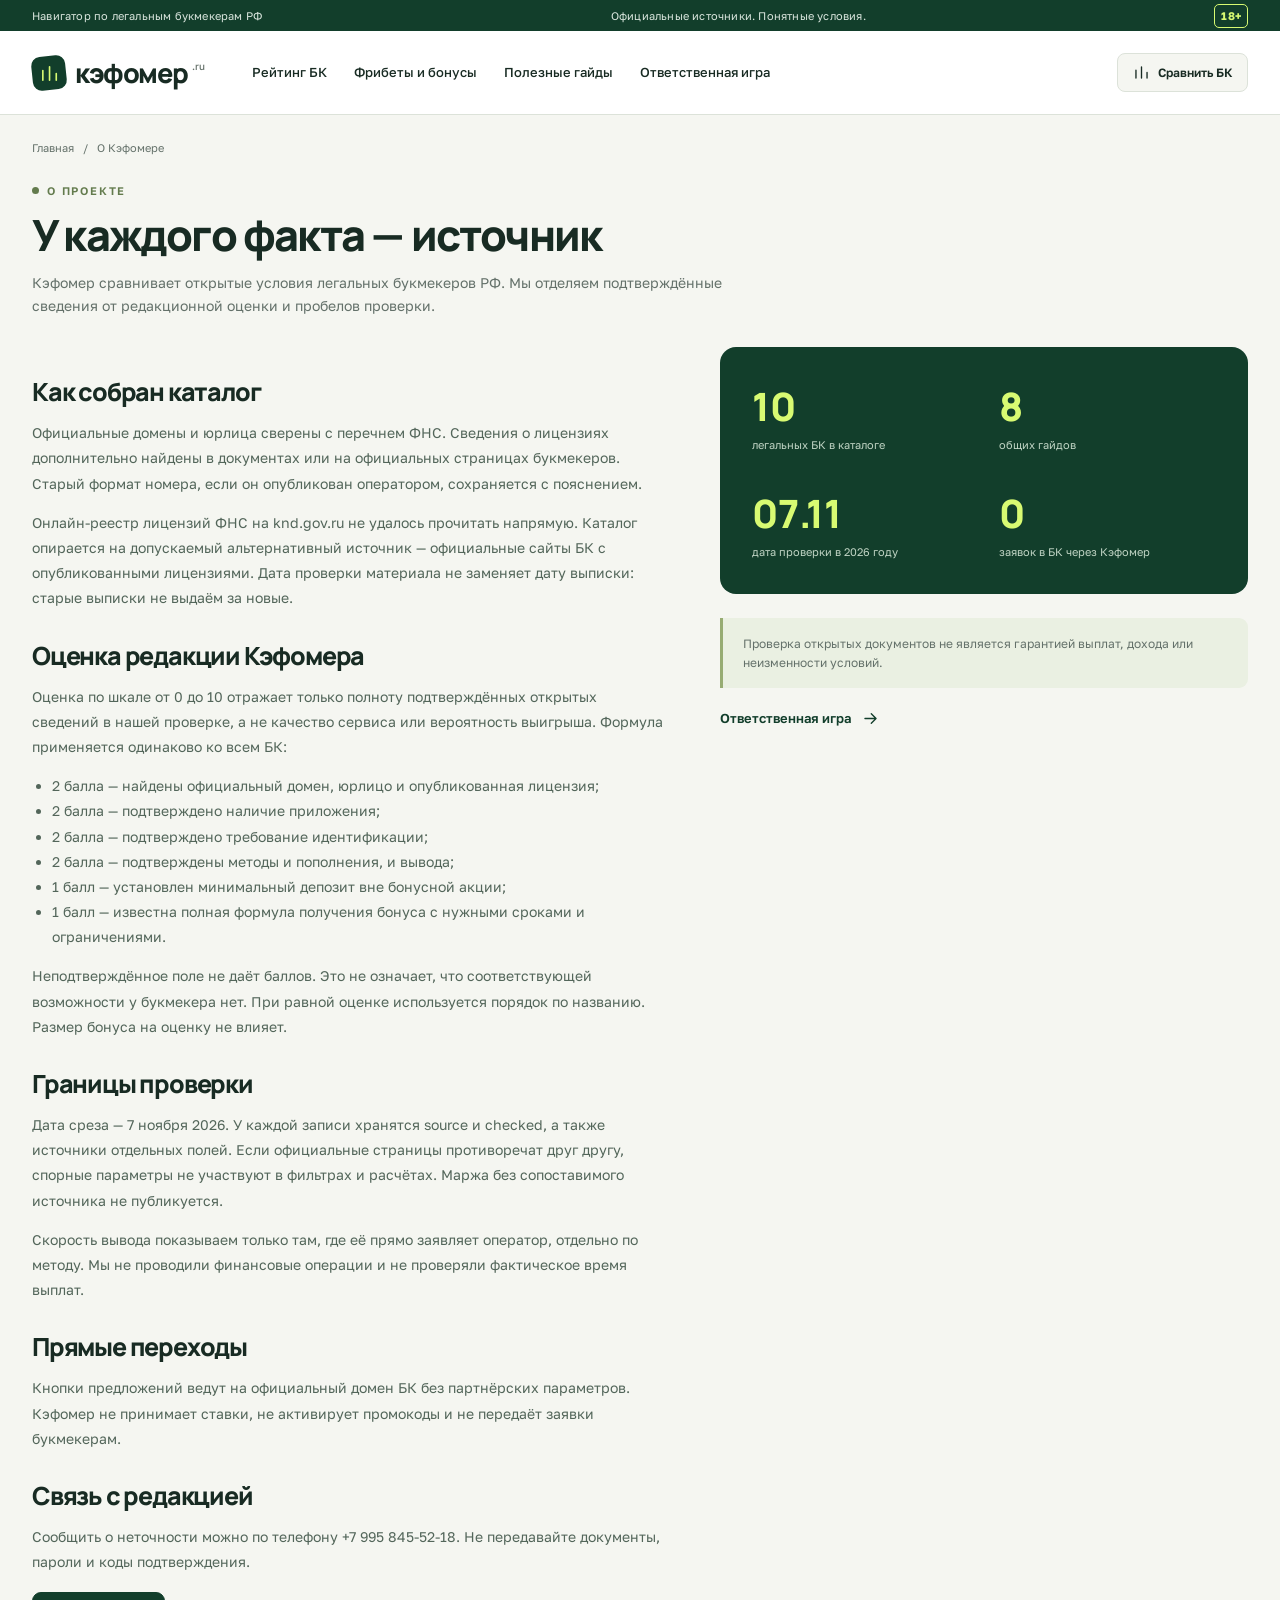
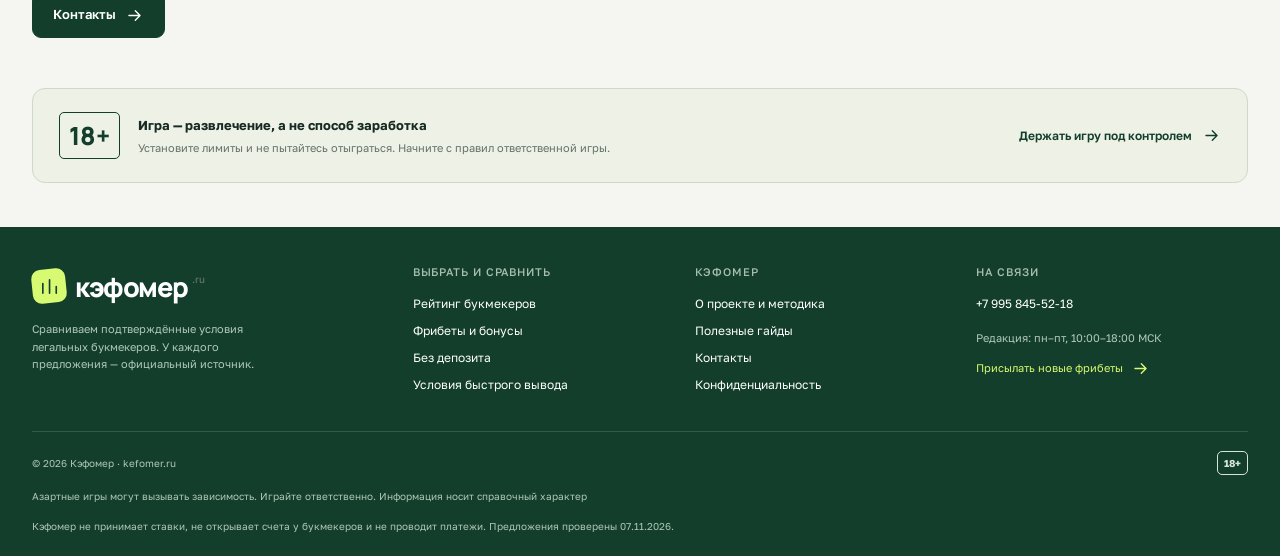
==== about/index.html @ dfc8ea8a "Первая версия сайта Co-Authored-By: Claude Opus 5.5 <noreply@anthropic.com>" ====
<!doctype html>
<html lang="ru"><head><meta charset="utf-8"><meta name="viewport" content="width=device-width, initial-scale=1"><meta name="theme-color" content="#123e2b"><title>О проекте и методике рейтинга — Кэфомер</title><meta name="description" content="Как Кэфомер оценивает букмекеров: критерии, редакционная независимость, актуальность и правила сравнения предложений."><meta property="og:type" content="website"><meta property="og:locale" content="ru_RU"><meta property="og:site_name" content="Кэфомер"><meta property="og:title" content="О проекте и методике рейтинга — Кэфомер"><meta property="og:description" content="Как Кэфомер оценивает букмекеров: критерии, редакционная независимость, актуальность и правила сравнения предложений."><link rel="icon" type="image/svg+xml" href="data:image/svg+xml,%3Csvg xmlns='http://www.w3.org/2000/svg' viewBox='0 0 64 64'%3E%3Crect width='64' height='64' rx='15' fill='%23123e2b'/%3E%3Cpath d='M17 46V28m15 18V17m15 29V34' fill='none' stroke='%23d8fa72' stroke-width='7'/%3E%3C/svg%3E"><link rel="stylesheet" href="../assets/style.css"><script defer src="../assets/data.js"></script><script defer src="../assets/guides.js"></script><script defer src="../assets/app.js"></script></head><body data-page="about" data-root="../"><div id="app"></div><noscript><div style="padding:40px;font-family:sans-serif"><h1>Кэфомер</h1><p>Для рейтинга, фильтров и калькулятора включите JavaScript. 18+</p><p>+7 995 845-52-18</p><p>Азартные игры могут вызывать зависимость. Играйте ответственно. Информация носит справочный характер</p></div></noscript></body></html>
---- assets/style.css ----
@import url('https://fonts.googleapis.com/css2?family=Golos+Text:wght@400;500;600;700&family=Manrope:wght@400;500;600;700;800&display=swap');
:root{--green:#123e2b;--deep:#092e20;--lime:#d8fa72;--paper:#f5f6f1;--white:#fff;--ink:#182b23;--muted:#64716a;--line:#dce2d9;--orange:#f47b45;--radius:18px}*{box-sizing:border-box}html{scroll-behavior:smooth;scroll-padding-top:100px}body{margin:0;background:var(--paper);color:var(--ink);font-family:'Golos Text',sans-serif;font-size:14px;line-height:1.6}body:has(dialog[open]){overflow:hidden}a{color:inherit;text-decoration:none}button,input,select,textarea{font:inherit}button,a,input,select,textarea,summary{-webkit-tap-highlight-color:transparent}button{cursor:pointer}button:disabled{cursor:not-allowed;opacity:.55}button,a{touch-action:manipulation}h1,h2,h3,h4,p{margin:0}h1,h2,h3,h4,.brand,.number{font-family:Manrope,sans-serif}h1{font-size:54px;line-height:1.1;letter-spacing:-2.5px;font-weight:800}h2{font-size:32px;line-height:1.2;letter-spacing:-1.2px;font-weight:800}h3{font-size:19px;line-height:1.3;letter-spacing:-.4px}p+p{margin-top:14px}svg{display:block}img,svg{max-width:100%}button{border:0}.wrap{width:min(1240px,calc(100% - 64px));margin:auto}.topline{background:var(--green);color:#dbe7df;font-size:11px;letter-spacing:.2px}.topline .wrap{display:flex;justify-content:space-between;align-items:center;min-height:31px;gap:20px}.age{display:inline-flex;border:1px solid currentColor;border-radius:5px;padding:0 6px;font-weight:700;line-height:22px;color:var(--lime)}.topline a{color:var(--lime)}header{background:#fff;border-bottom:1px solid var(--line);position:sticky;top:0;z-index:20}.header-inner{height:83px;display:flex;align-items:center;gap:47px}.brand{display:flex;align-items:center;gap:9px;font-size:27px;letter-spacing:-1.4px;font-weight:800;white-space:nowrap}.brand-mark{width:34px;height:34px;background:var(--green);color:var(--lime);display:grid;place-items:center;border-radius:9px;transform:rotate(-6deg)}.brand-mark svg{width:23px;height:23px;transform:rotate(6deg)}.brand sup{color:var(--muted);font:500 10px 'Golos Text',sans-serif;letter-spacing:0;margin:0 0 14px -4px}header nav{display:flex;align-items:center;gap:27px;flex:1}header nav a{font-size:13px;font-weight:500;position:relative;white-space:nowrap}header nav a.active:after{content:'';height:3px;background:var(--green);position:absolute;left:0;right:0;bottom:-31px}header nav a:hover{color:#477d25}.header-action{display:flex;align-items:center;gap:7px;background:var(--paper);border:1px solid var(--line);padding:9px 14px;border-radius:8px;font-size:12px;font-weight:600;white-space:nowrap}.menu-button{display:none;background:none;padding:10px}.icon{width:19px;height:19px;display:inline-block;vertical-align:middle;flex-shrink:0}.btn{display:inline-flex;align-items:center;justify-content:center;gap:9px;background:var(--green);color:white;border:1px solid var(--green);border-radius:9px;padding:12px 20px;font-weight:600;font-size:13px;line-height:1.5;transition:background .2s,transform .2s}.btn:hover{background:#25583c;transform:translateY(-1px)}.btn.lime{background:var(--lime);border-color:var(--lime);color:var(--deep)}.btn.lime:hover{background:#e7ff9f}.btn.outline{background:transparent;color:var(--green);border-color:#cbd5c8}.btn.outline:hover{background:#eaf0e5}.btn.small{padding:9px 15px;font-size:12px}.link{color:var(--green);display:inline-flex;gap:10px;align-items:center;font-size:13px;font-weight:600}.link:hover{text-decoration:underline}.eyebrow{font-size:11px;text-transform:uppercase;letter-spacing:1.8px;font-weight:600;display:flex;align-items:center;gap:8px}.eyebrow:before{content:'';width:7px;height:7px;border-radius:50%;background:currentColor}.muted{color:var(--muted)}.hero{padding:29px 0 0}.hero-meta{display:flex;justify-content:space-between;gap:15px;font-size:11px;color:var(--muted);margin-bottom:21px}.hero-grid{display:grid;grid-template-columns:1.07fr 1fr;gap:44px;align-items:center}.hero-copy{padding:23px 0 20px}.hero-copy .eyebrow{color:#4e7540;margin-bottom:18px}.hero h1{font-size:62px;line-height:1.06;letter-spacing:-3.6px}.hero h1 em{font-style:normal;color:#648434}.hero-copy>p{font-size:15px;line-height:1.7;color:var(--muted);max-width:440px;margin:23px 0}.hero-buttons{display:flex;gap:10px;margin-top:24px}.hero-trust{display:flex;align-items:center;gap:16px;font-size:10px;color:var(--muted);margin-top:26px}.trust-line{width:1px;height:22px;background:var(--line)}.hero-art{background:var(--green);border-radius:22px;position:relative;overflow:hidden;height:405px;color:#fff}.pitch{position:absolute;right:-40px;top:-50px;width:400px;height:470px;opacity:.28;transform:rotate(20deg)}.hero-art:after{content:'';position:absolute;width:200px;height:200px;border-radius:50%;background:var(--lime);right:-130px;top:-120px}.hero-art-top{z-index:2;position:absolute;top:27px;left:28px;right:28px;display:flex;justify-content:space-between;align-items:center}.tag{display:inline-flex;align-items:center;border-radius:5px;font-size:10px;font-weight:500;padding:4px 8px;line-height:1.5;white-space:nowrap}.tag.lime{background:var(--lime);color:var(--deep)}.tag.soft{background:#eaf0e4;color:#47743b}.tag.orange{background:#fff0e5;color:#a7481d}.tag.dark{background:#ffffff13;color:#e3f0e8;border:1px solid #ffffff2b}.hero-offer{position:absolute;left:30px;top:93px;z-index:1}.hero-offer .amount{font:800 69px/1.2 Manrope,sans-serif;letter-spacing:-4px;color:var(--lime)}.hero-offer p{color:#b9d1c3;font-size:12px;margin:6px 0 22px}.hero-offer h3{font-size:16px;font-weight:500}.hero-offer small{display:block;color:#b5cabb;font-size:10px;margin-top:11px}.ball{position:absolute;right:19px;top:134px;width:176px;filter:drop-shadow(0 16px 14px #001b1566);transform:rotate(-15deg)}.hero-art-bottom{position:absolute;bottom:0;left:0;right:0;border-top:1px solid #ffffff25;padding:16px 27px;display:flex;align-items:center;justify-content:space-between;background:#082e2066;font-size:11px}.logo{--brand:#233c2d;width:44px;height:44px;border-radius:12px;background:var(--brand);color:var(--brand-text,#fff);display:inline-grid;place-items:center;flex-shrink:0;position:relative;overflow:hidden}.logo:before{content:'';position:absolute;inset:4px;border:1px solid currentColor;border-radius:8px;opacity:.2}.logo span{font:800 17px/1 Manrope,sans-serif;letter-spacing:-1.5px;transform:skew(-8deg)}.logo.large{width:76px;height:76px;border-radius:17px}.logo.large span{font-size:29px}.brand-inline{display:flex;align-items:center;gap:12px}.brand-inline strong{display:block;font-size:14px;line-height:1.4}.brand-inline small{display:block;font-size:10px;color:var(--muted);margin-top:3px}.hero-art .brand-inline small{color:#b6cdc0}.hero-art .logo{height:31px;width:31px;border-radius:8px}.hero-art .logo span{font-size:13px}.hero-art .brand-inline strong{font-size:12px}.top-three{display:grid;grid-template-columns:repeat(3,1fr);gap:14px;margin:25px 0 0}.podium{display:flex;align-items:center;padding:18px 20px;border:1px solid var(--line);background:white;border-radius:12px;gap:14px;position:relative}.podium .rank{font-size:10px;color:var(--muted);position:absolute;right:14px;top:8px}.podium .podium-score{margin-left:auto;font:800 20px Manrope,sans-serif;padding-top:7px}.podium-score small{font:400 10px 'Golos Text',sans-serif;color:var(--muted)}.podium .brand-inline small{color:#5b7c38}.section{padding:55px 0 0}.section-head{display:flex;justify-content:space-between;align-items:end;gap:20px;margin-bottom:22px}.section-head p{color:var(--muted);font-size:12px;margin-top:8px}.section-head .eyebrow{margin-bottom:10px;color:#6d7e60}.section-head .right{display:flex;align-items:center;gap:12px}.controls{display:flex;align-items:center;gap:10px}.select-label{font-size:11px;color:var(--muted)}select,input,textarea{border:1px solid #cdd7cc;background:#fff;color:var(--ink);border-radius:8px;padding:11px 12px;min-width:0;max-width:100%}select{font-size:12px;padding-right:25px}input[type=checkbox]{accent-color:var(--green);width:16px;height:16px;padding:0;flex-shrink:0}.table-shell{border:1px solid var(--line);border-radius:13px;overflow:hidden;background:#fff}table{width:100%;border-collapse:collapse;text-align:left}th{background:#edf0e9;color:var(--muted);font-weight:400;font-size:10px;text-transform:uppercase;letter-spacing:.6px;padding:12px 15px}td{border-top:1px solid var(--line);padding:15px;font-size:12px}td:first-child,th:first-child{padding-left:22px}td .score{font:800 17px Manrope,sans-serif;color:var(--green);white-space:nowrap}.score svg{color:#81a443;width:11px;height:11px;display:inline-block}.table-bonus{font-size:15px;font-weight:700}.table-bonus small{display:block;color:var(--muted);font-size:9px;font-weight:400;margin-top:3px}.rank-cell{width:42px;color:var(--muted);font-size:12px}.rating-table tbody tr:first-child{background:#faffef}.rating-table .review{display:block;text-align:center;font-size:10px;margin-top:6px;color:var(--muted)}.rating-table .review:hover{text-decoration:underline}.tiny{font-size:10px;color:var(--muted)}.section-foot{display:flex;justify-content:space-between;align-items:center;gap:20px;padding-top:15px}.offers{display:grid;grid-template-columns:repeat(3,1fr);gap:18px}.offer-card{background:#fff;border:1px solid var(--line);border-radius:14px;padding:22px;display:flex;flex-direction:column;gap:15px;position:relative}.offer-card .offer-top{display:flex;justify-content:space-between;align-items:center;gap:8px}.offer-amount{font:800 31px/1.2 Manrope,sans-serif;letter-spacing:-1px}.offer-amount small{font:400 12px 'Golos Text',sans-serif;display:block;color:var(--muted);letter-spacing:0;margin-top:5px}.offer-terms{display:grid;grid-template-columns:repeat(3,1fr);border-block:1px solid var(--line);padding:12px 0;gap:10px;font-size:12px}.offer-terms small{display:block;font-size:9px;color:var(--muted);margin-bottom:2px}.offer-card>.btn{margin-top:auto}.offer-card .tiny{margin-top:-8px}.collections{display:grid;grid-template-columns:repeat(3,1fr);gap:18px}.collection{min-height:153px;background:#e9eddf;border:1px solid #e1e6d7;border-radius:14px;padding:23px;position:relative;overflow:hidden;transition:background .2s}.collection:nth-child(2){background:#f4e9dc;border-color:#ecdfd0}.collection:nth-child(3){background:#e4ece9;border-color:#d8e3de}.collection:hover{background:#dbe9cb}.collection h3{max-width:200px;font-size:19px;margin:14px 0 7px}.collection p{font-size:11px;color:var(--muted);max-width:210px}.collection .collection-no{font-size:10px;color:var(--muted);letter-spacing:1px}.collection>.icon{position:absolute;right:20px;top:23px;width:23px;height:23px}.editorial{display:grid;grid-template-columns:1fr 1fr;gap:70px;border-top:1px solid var(--line);padding-top:38px}.editorial .eyebrow{color:var(--muted);margin-bottom:20px}.editorial h2{font-size:35px;max-width:400px}.editorial p{color:var(--muted);margin-top:17px;font-size:13px;max-width:440px}.steps{list-style:none;margin:0;padding:0}.steps li{display:flex;gap:18px;padding:15px 0;border-bottom:1px solid var(--line)}.steps li:first-child{padding-top:0}.steps .step-no{width:28px;flex-shrink:0;font-size:11px;color:#7a8b68;padding-top:3px}.steps h3{font:600 14px 'Golos Text',sans-serif}.steps p{font-size:11px;margin-top:5px;color:var(--muted)}.news-grid{display:grid;grid-template-columns:repeat(3,1fr);gap:26px}.news-card{display:block}.news-art{height:140px;background:#dce7cf;border-radius:12px;position:relative;overflow:hidden;display:flex;justify-content:space-between;align-items:center;padding:22px;margin-bottom:14px}.news-art:after{content:'';position:absolute;right:-20px;top:-30px;width:150px;height:180px;border:1px solid #45684140;border-radius:50%;transform:rotate(-25deg)}.news-art .art-text{font:800 37px/1.05 Manrope,sans-serif;letter-spacing:-2px;color:var(--green);z-index:1}.news-art .art-number{font:800 70px Manrope,sans-serif;color:#87a17544;transform:rotate(-15deg)}.news-card:nth-child(3n+2) .news-art{background:#f1e6d7}.news-card:nth-child(3n+3) .news-art{background:#dce8e4}.news-card .meta{font-size:10px;color:var(--muted);margin-bottom:7px}.news-card h3{font-size:16px;line-height:1.45}.news-card:hover h3{text-decoration:underline;text-underline-offset:4px}.news-card p{font-size:11px;color:var(--muted);margin-top:8px}.faq{display:grid;grid-template-columns:1fr 1.6fr;gap:60px}.faq>div>p{font-size:12px;color:var(--muted);margin:12px 0 20px}details{border-bottom:1px solid var(--line);background:transparent}summary{list-style:none;padding:17px 28px 17px 0;cursor:pointer;font-weight:500;font-size:13px;position:relative}summary::-webkit-details-marker{display:none}summary:after{content:'+';position:absolute;right:4px;top:12px;font-size:23px;font-weight:400;color:#567a45}details[open] summary:after{content:'−'}details p{font-size:12px;color:var(--muted);padding:0 20px 18px 0}.responsible-banner{margin:50px auto 0;border:1px solid #cfd9c7;border-radius:13px;display:flex;align-items:center;gap:18px;padding:23px 26px;background:#edf1e6}.responsible-banner .age{color:var(--green);font:800 25px Manrope,sans-serif;padding:5px 9px}.responsible-banner strong{font-size:13px}.responsible-banner p{font-size:11px;color:var(--muted);margin-top:3px}.responsible-banner .link{margin-left:auto;flex-shrink:0;font-size:12px}footer{margin-top:44px;background:var(--green);color:#fff;padding:38px 0 22px}.footer-main{display:grid;grid-template-columns:1.4fr 1fr 1fr 1.1fr;gap:35px;padding-bottom:32px}.footer-main p{font-size:11px;color:#b1c8ba;max-width:225px;margin-top:12px}.footer-main h4{font:500 11px 'Golos Text',sans-serif;color:#a7bfad;text-transform:uppercase;letter-spacing:.9px;margin-bottom:12px}.footer-main a:not(.brand){display:block;font-size:12px;padding:4px 0}.footer-main a:hover{color:var(--lime)}footer .brand-mark{background:var(--lime);color:var(--green)}.footer-bottom{border-top:1px solid #ffffff25;padding-top:19px;font-size:10px;color:#afc7b6}.footer-bottom>div{display:flex;justify-content:space-between;align-items:center;margin-bottom:13px;gap:15px}.footer-bottom .age{color:#d6e5d9}.breadcrumbs{font-size:11px;color:var(--muted);display:flex;align-items:center;flex-wrap:wrap;gap:9px;padding-top:24px;margin-bottom:25px}.breadcrumbs a:hover{text-decoration:underline}.page-head{margin-bottom:30px}.page-head h1{font-size:43px;letter-spacing:-1.8px}.page-head p{max-width:700px;font-size:14px;color:var(--muted);margin-top:14px}.page-head .eyebrow{margin-bottom:12px;color:#637b4d}.catalog-layout{display:grid;grid-template-columns:235px 1fr;gap:25px;align-items:start}.filters{background:#fff;border:1px solid var(--line);border-radius:13px;padding:21px;position:sticky;top:105px}.filters h3{font-size:16px;margin-bottom:18px}.check-label{display:flex;align-items:center;gap:9px;font-size:12px;cursor:pointer;line-height:1.5}.filters .check-label{margin-bottom:17px}.field{display:flex;flex-direction:column;gap:6px;margin-bottom:17px}.field>label{font-size:11px;font-weight:500}.field input,.field select,.field textarea{width:100%}.field small{font-size:10px;color:var(--muted)}.reset{background:none;text-decoration:underline;text-underline-offset:4px;color:var(--muted);font-size:11px;padding:0}.catalog-toolbar{display:flex;justify-content:space-between;align-items:center;gap:12px;margin-bottom:15px;font-size:12px}.book-list{display:grid;gap:14px}.book-card{border:1px solid var(--line);background:white;border-radius:14px;padding:23px;display:grid;grid-template-columns:1fr auto;gap:20px}.book-card-top{display:flex;align-items:center;gap:13px}.book-card h3{font-size:17px}.book-card .score{margin-left:auto;font:800 22px Manrope,sans-serif;color:var(--green)}.book-card .card-stats{display:grid;grid-template-columns:repeat(4,1fr);gap:15px;margin:20px 0 16px;font-size:12px}.card-stats small{font-size:10px;color:var(--muted);display:block;margin-bottom:3px}.book-card-side{display:flex;flex-direction:column;justify-content:center;gap:10px;border-left:1px solid var(--line);padding-left:23px;width:185px}.book-card-side strong{font:800 22px Manrope,sans-serif}.book-card-side>span{font-size:10px;color:var(--muted);margin-top:-9px}.book-card .check-label{font-size:10px;color:var(--muted)}.empty{padding:60px 25px;border:1px dashed #b9c8b3;border-radius:13px;text-align:center}.empty h3{margin-bottom:8px}.empty .btn{margin-top:20px}.compare-bar{position:fixed;bottom:20px;left:50%;transform:translateX(-50%);background:var(--deep);color:#fff;border-radius:13px;padding:15px 23px;display:flex;align-items:center;gap:26px;z-index:22;box-shadow:0 8px 35px #0d2d3030;max-width:calc(100% - 28px);width:650px;font-size:12px}.compare-bar .btn{margin-left:auto;white-space:nowrap}.compare-bar .reset{color:#c3d7c8}.compare-bar small{display:block;color:#acc5b6;font-size:10px}.hidden,[hidden]{display:none!important}.notice{font-size:12px;color:var(--muted);padding:16px 20px;border-left:3px solid #97ac73;background:#eaf0e2;border-radius:0 9px 9px 0;margin-top:24px}.tabs{display:flex;flex-wrap:wrap;gap:8px;margin-bottom:25px}.tab{border:1px solid #d4dcce;background:white;color:var(--muted);border-radius:8px;padding:10px 17px;font-size:12px}.tab.active{background:var(--green);border-color:var(--green);color:white}.calculator{display:grid;grid-template-columns:1fr 1.3fr;gap:48px;background:#e9eedd;border:1px solid #d9e1cb;border-radius:17px;padding:33px;margin-top:40px}.calculator h2{font-size:27px;margin:8px 0 12px}.calculator p{font-size:12px;color:var(--muted)}.calc-fields{display:grid;grid-template-columns:repeat(3,1fr);gap:12px}.calc-result{border-top:1px solid #c7d4bb;padding-top:15px;display:flex;gap:25px;align-items:center}.calc-result strong{font:800 29px Manrope,sans-serif;white-space:nowrap}.calc-result span{font-size:11px;color:var(--muted)}.review-hero{background:var(--green);color:white;border-radius:18px;padding:30px;display:grid;grid-template-columns:1fr auto;gap:30px;align-items:center}.review-hero h1{font-size:38px;letter-spacing:-1.5px;margin:6px 0}.review-hero p{font-size:12px;color:#b8cfc1;max-width:570px;margin-top:12px}.review-hero .review-bonus{text-align:right;border-left:1px solid #ffffff30;padding-left:30px}.review-bonus strong{display:block;font:800 36px Manrope,sans-serif;color:var(--lime)}.review-bonus small{display:block;font-size:10px;color:#c3d3c9;margin:5px 0 14px}.review-anchor{display:flex;gap:25px;border-bottom:1px solid var(--line);margin:23px 0 28px;font-size:12px;overflow:auto;white-space:nowrap}.review-anchor a{padding:0 0 13px}.review-anchor a:hover{color:#63833e}.review-layout{display:grid;grid-template-columns:1fr 290px;gap:32px}.content-block{background:#fff;border:1px solid var(--line);border-radius:14px;padding:27px;margin-bottom:22px}.content-block h2{font-size:25px;margin-bottom:19px}.criteria{display:grid;grid-template-columns:1fr 1fr;gap:20px 30px}.criterion .criterion-top{display:flex;justify-content:space-between;font-size:12px;margin-bottom:7px}.meter{height:5px;background:#e9eee3;border-radius:10px;overflow:hidden}.meter span{display:block;background:#799c46;height:100%;border-radius:10px}.proscons{display:grid;grid-template-columns:1fr 1fr;gap:25px;margin-top:25px;border-top:1px solid var(--line);padding-top:20px}.proscons h3{font-size:14px;margin-bottom:9px}.proscons ul{margin:0;padding-left:18px;font-size:12px;color:var(--muted)}.proscons li{padding:5px 0}.review-sidebar{position:sticky;top:105px}.fact-list{display:grid;gap:13px;margin:0}.fact-list div{border-bottom:1px solid var(--line);padding-bottom:10px}.fact-list dt{font-size:10px;color:var(--muted)}.fact-list dd{margin:3px 0 0;font-size:12px}.plain-list{padding-left:19px;margin:15px 0;font-size:13px;color:var(--muted)}.plain-list li{padding:6px 0}.body-copy{font-size:13px;color:var(--muted)}.article-grid{display:grid;grid-template-columns:1fr 300px;gap:55px}.article-body{max-width:800px}.article-lead{font-size:18px;line-height:1.7;margin-bottom:30px}.article-body h2{font-size:25px;letter-spacing:-.6px;margin:29px 0 13px}.article-body p{font-size:14px;line-height:1.85;color:#53665a}.article-body ul{font-size:14px;color:#53665a;padding-left:20px;line-height:1.9}.article-meta{display:flex;gap:13px;align-items:center;color:var(--muted);font-size:11px;margin:16px 0 28px}.article-side{border-left:1px solid var(--line);padding-left:25px;position:sticky;top:110px;align-self:start}.article-side h3{font-size:14px;margin-bottom:15px}.article-side a{display:block;font-size:12px;color:var(--muted);padding:8px 0}.article-side a:hover{color:var(--green)}.article-side .btn{color:white;margin-top:18px;padding:12px}.prose{max-width:800px}.prose h2{font-size:25px;margin:30px 0 13px}.prose h3{font-size:18px;margin:22px 0 10px}.prose p,.prose li{font-size:14px;line-height:1.8;color:#53665a}.prose ul{padding-left:20px}.about-grid{display:grid;grid-template-columns:1.2fr 1fr;gap:55px}.stats-panel{background:var(--green);color:#fff;border-radius:16px;padding:32px;display:grid;grid-template-columns:1fr 1fr;gap:30px}.stats-panel strong{display:block;font:800 39px Manrope,sans-serif;color:var(--lime)}.stats-panel small{font-size:11px;color:#c1d5c5}.contact-grid{display:grid;grid-template-columns:1fr 1.1fr;gap:70px}.contact-details{display:grid;gap:25px;margin:25px 0}.contact-details small{display:block;font-size:10px;text-transform:uppercase;letter-spacing:1px;color:var(--muted);margin-bottom:5px}.contact-details a{font:700 22px Manrope,sans-serif}.form-panel{padding:28px;background:white;border:1px solid var(--line);border-radius:15px}.form-panel h2{font-size:23px;margin-bottom:20px}.two-fields{display:grid;grid-template-columns:1fr 1fr;gap:13px}.consent{align-items:start!important;font-size:11px!important;color:var(--muted);margin-bottom:18px!important}.consent input{margin:2px 0 0}.consent a{text-decoration:underline}.success{padding:25px;background:#ecf4df;border-radius:10px;border:1px solid #d2e1bc}.success h3{margin-bottom:12px}.success p{font-size:12px;color:var(--muted)}.success .icon{color:#568330;width:32px;height:32px;margin-bottom:15px}dialog{border:0;padding:0;border-radius:18px;background:#fff;color:var(--ink);width:500px;max-width:calc(100% - 28px);max-height:calc(100% - 40px);box-shadow:0 25px 90px #001d2344}dialog::backdrop{background:#102e25a6;backdrop-filter:blur(4px)}.modal-inner{padding:31px}.modal-close{position:absolute;right:14px;top:14px;width:30px;height:30px;border-radius:50%;display:grid;place-items:center;color:var(--muted);background:#f0f3ec}.modal-inner h2{font-size:26px;margin:17px 0 8px}.modal-inner>p{font-size:12px;color:var(--muted);margin-bottom:19px}.promo-code{display:flex;align-items:center;justify-content:space-between;background:#edf3e4;border:1px dashed #a9bc8a;border-radius:9px;padding:12px 15px;margin:17px 0}.promo-code code{font:800 20px Manrope,sans-serif;letter-spacing:2px}.promo-code button{background:transparent;color:var(--green);font-size:11px;font-weight:500;display:flex;align-items:center;gap:7px}.modal-form .btn{width:100%}.modal-terms{font-size:10px;color:var(--muted);margin-bottom:17px}.compare-dialog{width:980px}.compare-dialog h2{font-size:27px}.comparison{display:grid;grid-template-columns:repeat(var(--cols),1fr);gap:15px;margin-top:22px}.comparison-card{border:1px solid var(--line);border-radius:12px;padding:20px}.comparison-card h3{margin:12px 0 18px;font-size:17px}.comparison-card .btn{width:100%;margin-top:15px}.toast{position:fixed;left:50%;top:110px;bottom:auto;transform:translateX(-50%);background:var(--deep);color:#fff;padding:12px 21px;font-size:12px;border-radius:9px;z-index:60;max-width:calc(100% - 30px);text-align:center}.notfound{padding:65px 0;text-align:center}.notfound .number{font-size:130px;color:#c9d8b7;font-weight:800;line-height:1.2}.notfound h1{font-size:38px}.notfound p{color:var(--muted);margin:15px auto 25px;max-width:450px}:focus-visible{outline:3px solid #ef914e;outline-offset:4px}a:focus-visible{border-radius:3px}textarea{resize:vertical;min-height:110px}.visually-hidden{position:absolute;width:1px;height:1px;padding:0;margin:-1px;overflow:hidden;clip:rect(0,0,0,0);white-space:nowrap;border:0}.skip{position:fixed;top:-70px;left:15px;z-index:90;background:var(--lime);padding:12px;border-radius:7px}.skip:focus{top:10px}.all-guides{row-gap:32px}.tag-row{display:flex;gap:7px;flex-wrap:wrap}.page-bottom{margin-bottom:30px}
@media(min-width:1600px){.wrap{width:1280px}.hero-grid{gap:65px}}
@media(max-width:1100px){.wrap{width:calc(100% - 44px)}.header-inner{gap:28px}header nav{gap:18px}.header-action{display:none}.hero h1{font-size:52px}.hero-grid{gap:25px}.ball{width:140px;right:-12px}.hero-offer .amount{font-size:60px}.hero-offer{left:25px}.hero-art{height:390px}.podium{padding:16px 14px;gap:7px}.podium .logo{width:35px;height:35px}.podium .brand-inline{gap:8px}.podium .brand-inline strong{font-size:12px}td,th{padding:12px 10px}.rating-table td:first-child,.rating-table th:first-child{padding-left:15px}.rating-table .hide-medium{display:none}.offer-card{padding:18px}.offer-terms{gap:5px}.catalog-layout{grid-template-columns:210px 1fr;gap:18px}.book-card{padding:18px;gap:15px}.book-card-side{width:150px;padding-left:16px}.book-card .card-stats{grid-template-columns:1fr 1fr;gap:11px}.review-layout{grid-template-columns:1fr 250px;gap:20px}.review-hero h1{font-size:31px}.contact-grid{gap:35px}.article-grid{gap:30px;grid-template-columns:1fr 250px}.hero-copy>p{font-size:14px}}
@media(max-width:760px){h1{font-size:39px;letter-spacing:-1.7px}h2{font-size:27px}.wrap{width:calc(100% - 32px)}.topline .wrap{font-size:9px;gap:6px;min-height:29px}.topline .top-right{display:none}.topline .age{font-size:10px;line-height:18px}.header-inner{height:66px;justify-content:space-between;gap:10px}.brand{font-size:25px}.brand-mark{height:31px;width:31px}.menu-button{display:block}.header-action{display:none}header nav{display:none;position:absolute;top:66px;left:0;right:0;background:#fff;border-bottom:1px solid var(--line);padding:15px 20px;box-shadow:0 12px 20px #123e2b10}header nav.open{display:flex;flex-direction:column;align-items:stretch;gap:0}header nav a{padding:12px}header nav a.active{background:#edf2e5;border-radius:7px}header nav a.active:after{display:none}.hero{padding-top:18px}.hero-meta{font-size:9px;margin-bottom:14px}.hero-meta span:last-child{display:none}.hero-grid{grid-template-columns:1fr;gap:22px}.hero-copy{padding:10px 0 0}.hero-copy .eyebrow{font-size:9px;letter-spacing:1.3px;margin-bottom:15px}.hero h1{font-size:46px;letter-spacing:-2.4px;line-height:1.08}.hero-copy>p{font-size:12px;margin:17px 0;max-width:350px;line-height:1.8}.hero-buttons{gap:8px;margin-top:19px}.hero-buttons .btn{padding:12px 15px;font-size:11px}.hero-trust{font-size:9px;gap:11px;margin-top:19px}.hero-art{height:344px;border-radius:16px}.hero-art-top{top:21px;left:21px;right:21px}.hero-offer{left:22px;top:80px}.hero-offer .amount{font-size:58px}.hero-offer p{font-size:10px;max-width:215px;margin-bottom:17px}.hero-offer h3{font-size:14px}.hero-offer small{font-size:9px}.ball{width:123px;right:-3px;top:133px}.hero-art-bottom{padding:12px 20px}.hero-art-bottom>.tag{font-size:9px}.top-three{grid-template-columns:1fr;gap:8px;margin-top:13px}.podium{padding:13px 17px}.podium .brand-inline strong{font-size:13px}.podium .brand-inline small{font-size:9px}.podium .rank{top:14px;right:66px}.podium-score{padding:0!important}.section{padding-top:37px}.section-head{align-items:start;gap:14px;flex-wrap:wrap;margin-bottom:17px}.section-head h2{font-size:26px}.section-head p{font-size:11px}.section-head .eyebrow{font-size:9px;margin-bottom:8px}.section-head .right{width:100%;justify-content:space-between}.section-head>.link{font-size:11px}.controls{gap:8px}.select-label{font-size:10px}.controls select{font-size:11px;padding:8px}.rating-table{display:block}.rating-table thead{display:none}.rating-table tbody{display:grid}.rating-table tr{display:grid;grid-template-columns:28px 1fr 80px;gap:0;padding:15px 13px;border-bottom:1px solid var(--line);align-items:center}.rating-table tr:last-child{border:0}.rating-table td{border:0;padding:0!important}.rating-table .rank-cell{grid-row:1;width:auto;font-size:10px}.rating-table td:nth-child(2){grid-row:1}.rating-table td:nth-child(3){grid-row:1;text-align:right}.rating-table td:nth-child(4){grid-column:2;grid-row:2;margin-top:13px}.rating-table td:nth-child(5){display:none}.rating-table td:last-child{grid-column:3;grid-row:2;margin-top:12px}.rating-table .brand-inline{gap:9px}.rating-table .brand-inline strong{font-size:12px}.rating-table .brand-inline small{font-size:9px}.rating-table .logo{width:34px;height:34px;border-radius:9px}.rating-table .logo span{font-size:14px}.rating-table .table-bonus{font-size:14px}.rating-table .table-bonus small{font-size:8px}.rating-table .btn{font-size:9px;padding:8px 5px;width:100%}.rating-table .review{font-size:9px;margin-top:4px}.section-foot{align-items:start}.section-foot .tiny{font-size:9px;max-width:200px}.section-foot .link{font-size:11px;text-align:right}.offers,.collections,.news-grid{grid-template-columns:1fr}.offer-card{padding:20px}.offer-card .brand-inline strong{font-size:13px}.offer-amount{font-size:29px}.offer-terms{gap:15px}.collections{gap:11px}.collection{min-height:133px;padding:19px}.collection h3{max-width:250px;font-size:19px;margin-top:10px}.collection p{max-width:280px}.editorial{grid-template-columns:1fr;gap:25px;padding-top:27px}.editorial h2{font-size:29px}.editorial p{font-size:12px}.editorial .eyebrow{font-size:9px;margin-bottom:12px}.news-grid{gap:24px}.news-art{height:145px}.news-card h3{font-size:17px}.faq{grid-template-columns:1fr;gap:10px}.faq>div>p{margin:10px 0}.faq>div>.link{margin:0 0 10px}.responsible-banner{margin-top:35px;padding:19px;display:grid;grid-template-columns:43px 1fr;gap:12px}.responsible-banner .age{font-size:19px;padding:5px;align-self:start}.responsible-banner strong{font-size:12px}.responsible-banner p{font-size:10px}.responsible-banner .link{grid-column:2;margin:0;font-size:11px}footer{margin-top:30px;padding-top:27px}.footer-main{grid-template-columns:1fr 1fr;gap:25px 15px}.footer-main>div:first-child{grid-column:1/-1}.footer-main p{max-width:300px;font-size:10px}.footer-main a:not(.brand){font-size:11px}.footer-main>div:last-child{grid-column:1/-1}.footer-bottom{font-size:9px}.footer-bottom>div{align-items:start}.breadcrumbs{font-size:10px;padding-top:20px;margin-bottom:20px;gap:7px}.page-head h1{font-size:34px;letter-spacing:-1.3px}.page-head p{font-size:12px}.page-head .eyebrow{font-size:9px}.page-head{margin-bottom:22px}.catalog-layout{grid-template-columns:1fr}.filters{position:static;padding:18px}.filters h3{margin-bottom:14px}.filter-checks{display:grid;grid-template-columns:1fr 1fr;gap:0 10px}.filters .check-label{font-size:11px;margin-bottom:13px}.filters .field{margin-bottom:10px}.catalog-toolbar{font-size:11px;flex-wrap:wrap}.catalog-toolbar select{font-size:10px;padding:8px}.book-card{grid-template-columns:1fr;padding:18px;gap:16px}.book-card-side{width:auto;border-left:0;border-top:1px solid var(--line);padding:15px 0 0;display:grid;grid-template-columns:1fr 1fr;gap:7px 15px;align-items:center}.book-card-side strong{font-size:21px}.book-card-side>span{grid-column:1;grid-row:2;margin:0;font-size:9px}.book-card-side .btn{grid-column:2;grid-row:1/3;font-size:11px;padding:10px}.book-card-side .link{font-size:10px;grid-column:1/-1;margin-top:4px}.book-card h3{font-size:15px}.book-card .score{font-size:20px}.book-card .card-stats{grid-template-columns:repeat(2,1fr);gap:14px;margin:16px 0}.compare-bar{bottom:10px;gap:12px;padding:13px 14px;width:100%;flex-wrap:wrap;font-size:11px}.compare-bar .btn{font-size:10px;padding:9px 13px}.compare-bar small{font-size:9px}.compare-bar>.reset{font-size:9px}.tabs{gap:6px}.tab{padding:9px 11px;font-size:10px}.calculator{grid-template-columns:1fr;padding:22px;gap:23px;margin-top:28px}.calculator h2{font-size:24px}.calc-fields{gap:8px;grid-template-columns:1fr 1fr}.calc-fields>.field:last-child{grid-column:1/-1}.calc-fields label{font-size:10px}.calc-result{gap:15px}.calc-result strong{font-size:24px}.calc-result span{font-size:10px}.review-hero{grid-template-columns:1fr;padding:23px;gap:20px}.review-hero h1{font-size:28px}.review-hero .logo.large{width:57px;height:57px;border-radius:14px}.review-hero .logo.large span{font-size:23px}.review-hero .brand-inline{align-items:start}.review-hero .review-bonus{text-align:left;border-left:0;border-top:1px solid #ffffff30;padding:16px 0 0}.review-bonus strong{font-size:30px}.review-bonus .btn{width:100%}.review-anchor{gap:18px;font-size:11px;margin:20px 0}.review-layout{grid-template-columns:1fr;gap:0}.review-sidebar{position:static}.content-block{padding:20px;margin-bottom:18px}.content-block h2{font-size:23px}.criteria{gap:16px 20px}.criterion .criterion-top{font-size:10px}.proscons{grid-template-columns:1fr;gap:15px}.review-layout .table-shell{border:0;border-radius:0}.payments-table th,.payments-table td{padding:11px 5px!important;font-size:9px}.payments-table th{font-size:8px;letter-spacing:0}.article-grid{grid-template-columns:1fr;gap:25px}.article-side{position:static;border-left:0;border-top:1px solid var(--line);padding:22px 0 0;grid-row:1}.article-side h3{margin-bottom:8px}.article-side a{padding:5px 0;font-size:11px}.article-side .btn{display:none}.article-lead{font-size:16px;margin-bottom:22px}.article-body h2{font-size:23px}.article-body p,.article-body li{font-size:13px}.article-meta{font-size:10px;flex-wrap:wrap;margin-bottom:20px}.prose h2{font-size:23px}.prose p,.prose li{font-size:13px}.about-grid,.contact-grid{grid-template-columns:1fr;gap:26px}.stats-panel{padding:25px;gap:20px}.stats-panel strong{font-size:33px}.stats-panel small{font-size:10px}.contact-details{gap:20px}.contact-details a{font-size:21px}.form-panel{padding:20px}.two-fields{grid-template-columns:1fr;gap:0}.modal-inner{padding:25px 20px}.modal-inner h2{font-size:23px}.modal-inner .brand-inline strong{font-size:13px}.modal-inner .brand-inline{padding-right:15px}.modal-inner .logo{height:38px;width:38px}.comparison{grid-template-columns:1fr;gap:12px}.comparison-card{padding:18px}.compare-dialog h2{font-size:24px}.comparison-card .fact-list{grid-template-columns:1fr 1fr;gap:10px}.comparison-card h3{margin:9px 0 14px}.notfound .number{font-size:110px}.notfound h1{font-size:28px}.notfound p{font-size:12px}}
@media(prefers-reduced-motion:reduce){html{scroll-behavior:auto}*,*:before,*:after{animation:none!important;transition:none!important}}

.hero-art-top .tag.dark{background:var(--green)}.page-head h1{overflow-wrap:anywhere}
.logo.neutral{--brand:#e3eae0;--brand-text:#294630}.source-note{color:var(--muted);font-size:10px;line-height:1.6;margin-top:14px;overflow-wrap:anywhere}.source-note .link{font-size:10px;text-decoration:underline;text-underline-offset:3px;display:inline-flex}.source-note .icon{width:12px;height:12px}.rating-source td{padding:0 18px 12px!important;border-top:0}.rating-source .source-note{margin-top:0;font-size:9px}.editor-score{display:block;min-width:80px}.editor-score>strong{display:block;font:800 18px Manrope,sans-serif;color:var(--green)}.editor-score>small{display:block;font-size:9px;line-height:1.4;color:var(--muted);max-width:105px}.book-card-top>.editor-score{margin-left:auto;text-align:right}.book-card-top>div{min-width:0}.book-card>div{min-width:0}.book-card-side strong{font-size:20px;line-height:1.3;overflow-wrap:anywhere}.book-card-side{width:195px}.footer-subscribe{display:inline-flex;align-items:center;gap:8px;background:transparent;padding:0;color:var(--lime);font-size:11px;text-align:left;line-height:1.6;margin-top:12px}.review-hero{grid-template-columns:minmax(0,1fr) minmax(0,300px)}.review-bonus strong{font-size:30px;overflow-wrap:anywhere;line-height:1.25;margin:10px 0}.review-editor-score{display:flex;align-items:center;gap:20px;font-size:12px;color:var(--muted)}.review-sidebar .fact-list dd,.comparison .fact-list dd{overflow-wrap:anywhere}.review-sidebar .btn{width:100%;margin-top:20px}.newsletter-section{margin-top:35px;padding:30px;background:var(--green);color:#fff;border-radius:15px;display:flex;align-items:center;gap:25px;justify-content:space-between}.newsletter-section h2{font-size:25px;margin-top:10px}.newsletter-section p{color:#b9cdbf;font-size:12px;margin-top:12px}.newsletter-section .btn{flex-shrink:0}.calc-rules{font-size:11px;color:var(--muted);margin-top:15px}.calc-rules .source-note{font-size:9px}.offer-card .source-note{margin-top:0}.offer-card .offer-top{min-width:0}.offer-card .brand-inline{min-width:0}.offer-card .brand-inline small{overflow-wrap:anywhere}.rating-table{table-layout:fixed}.rating-table th:first-child{width:4%}.rating-table th:nth-child(2){width:20%}.rating-table th:nth-child(3){width:11%}.rating-table th:nth-child(4){width:21%}.rating-table th:nth-child(5){width:12%}.rating-table th:nth-child(6){width:13%}.rating-table th:last-child{width:19%}.rating-table td{overflow-wrap:anywhere}.rating-table .brand-inline small{font-size:8px}.rating-table .table-bonus{font-size:13px}.hero-trust{flex-wrap:wrap}.comparison .editor-score{margin-bottom:17px}
@media(max-width:1100px){.book-card-side{width:160px}.newsletter-section{align-items:start;flex-direction:column}.rating-table .btn.small{font-size:10px;padding:8px}.rating-table .brand-inline{gap:7px}.rating-table .brand-inline strong{font-size:12px}.rating-table th:nth-child(2){width:23%}.rating-table th:nth-child(4){width:23%}}
@media(max-width:760px){.rating-table tr.rating-source{display:block;padding:0 13px 12px;background:#fff}.rating-table tr.rating-source td{display:block;padding:0!important}.rating-table tr.rating-source .source-note{font-size:9px}.rating-table .editor-score>strong{font-size:16px}.rating-table .editor-score>small{font-size:7px;max-width:75px;margin-left:auto}.rating-table .table-bonus{font-size:12px}.rating-table .table-bonus small{font-size:8px}.rating-table .brand-inline small{font-size:8px}.rating-table .brand-inline strong{font-size:12px}.book-card-side{width:auto}.book-card-side>span{font-size:9px}.book-card .source-note{font-size:9px}.book-card-top .editor-score{min-width:64px}.book-card-top .editor-score>strong{font-size:17px}.book-card-top .editor-score>small{font-size:8px}.book-card-top>div .tiny{font-size:9px}.review-hero{grid-template-columns:minmax(0,1fr)}.review-bonus strong{font-size:27px}.review-editor-score{align-items:start;gap:15px}.review-editor-score p{font-size:11px}.payments-table{table-layout:fixed}.payments-table td,.payments-table th{overflow-wrap:anywhere}.newsletter-section{padding:23px;gap:20px}.newsletter-section h2{font-size:24px}.newsletter-section .btn{width:100%;font-size:11px}.hero-offer .amount{font-size:54px;letter-spacing:-3px}.hero .ball{width:102px;right:-4px;top:151px}.hero-offer h3{font-size:12px}.hero-offer p{font-size:9px;max-width:210px}.hero-offer small{font-size:8px}.hero-art-bottom .brand-inline small{font-size:8px;max-width:150px;overflow-wrap:anywhere}.hero-art-bottom>.tag{font-size:8px}.hero-art-bottom{padding:12px 17px}.hero-art-bottom .brand-inline{gap:7px}.hero-art-bottom .brand-inline strong{font-size:11px}.hero>.source-note{font-size:9px}.podium .rank{right:13px;top:9px}.top-three .podium{padding-right:45px}.podium .tiny{font-size:9px}.hero-trust{font-size:8px;gap:8px}.rating-table tr:not(.rating-source){grid-template-columns:25px minmax(0,1fr) 80px}.offer-card .source-note .link{font-size:9px}.calculator{min-width:0}.calc-result{flex-wrap:wrap}}
.hero-offer .amount-prefix{font:600 18px "Golos Text",sans-serif;letter-spacing:0;display:inline-block;margin-right:7px}
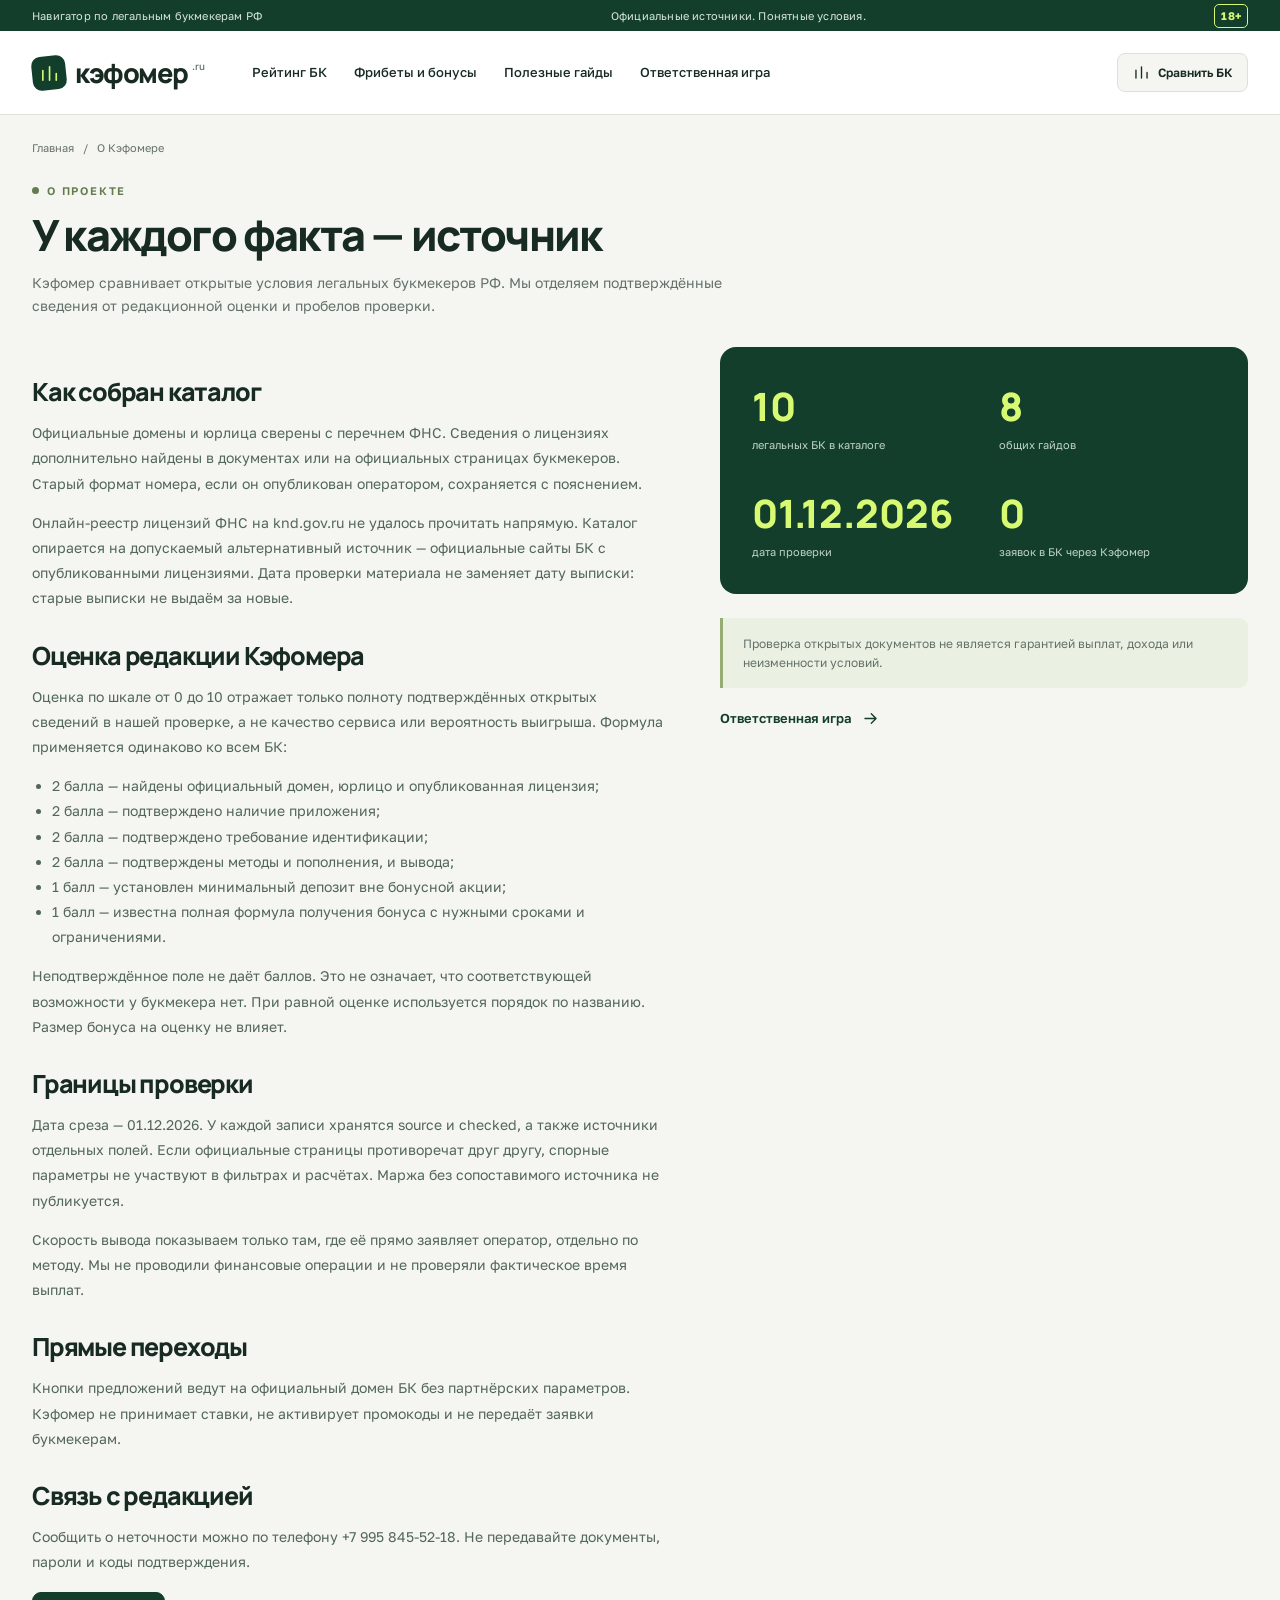
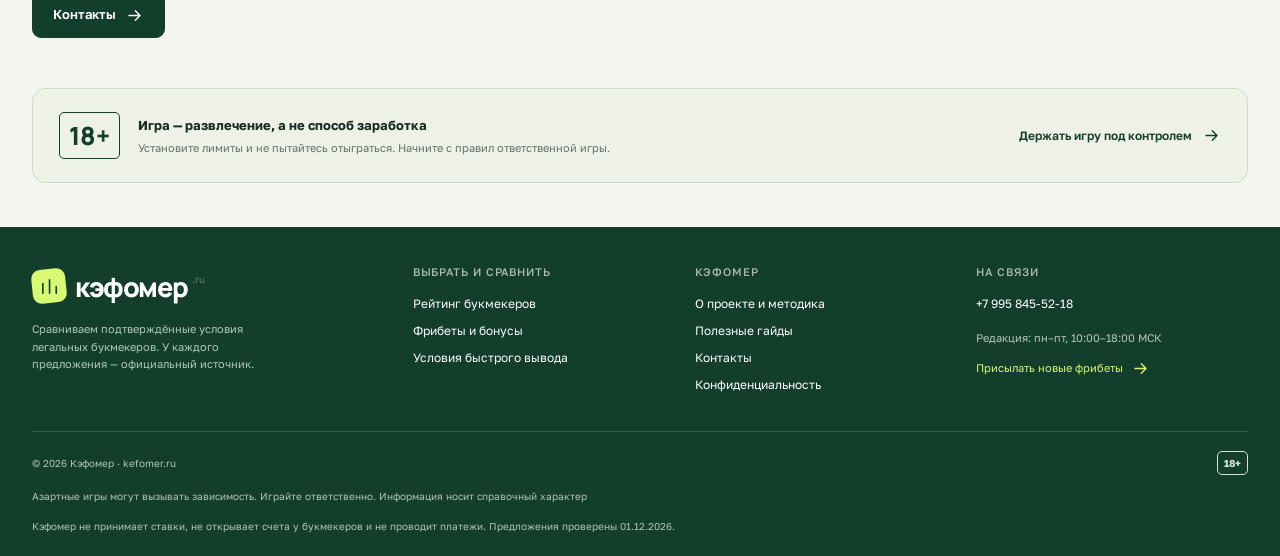
==== commit 1f6b497d: "Правки по замечаниям: даты, бонусы, сравнение Co-Authored-By: Claude Opus 5.5 <noreply@anthropic.com" ====
--- a/about/index.html
+++ b/about/index.html
@@ -1,2 +1,2 @@
 <!doctype html>
-<html lang="ru"><head><meta charset="utf-8"><meta name="viewport" content="width=device-width, initial-scale=1"><meta name="theme-color" content="#123e2b"><title>О проекте и методике рейтинга — Кэфомер</title><meta name="description" content="Как Кэфомер оценивает букмекеров: критерии, редакционная независимость, актуальность и правила сравнения предложений."><meta property="og:type" content="website"><meta property="og:locale" content="ru_RU"><meta property="og:site_name" content="Кэфомер"><meta property="og:title" content="О проекте и методике рейтинга — Кэфомер"><meta property="og:description" content="Как Кэфомер оценивает букмекеров: критерии, редакционная независимость, актуальность и правила сравнения предложений."><link rel="icon" type="image/svg+xml" href="data:image/svg+xml,%3Csvg xmlns='http://www.w3.org/2000/svg' viewBox='0 0 64 64'%3E%3Crect width='64' height='64' rx='15' fill='%23123e2b'/%3E%3Cpath d='M17 46V28m15 18V17m15 29V34' fill='none' stroke='%23d8fa72' stroke-width='7'/%3E%3C/svg%3E"><link rel="stylesheet" href="../assets/style.css"><script defer src="../assets/data.js"></script><script defer src="../assets/guides.js"></script><script defer src="../assets/app.js"></script></head><body data-page="about" data-root="../"><div id="app"></div><noscript><div style="padding:40px;font-family:sans-serif"><h1>Кэфомер</h1><p>Для рейтинга, фильтров и калькулятора включите JavaScript. 18+</p><p>+7 995 845-52-18</p><p>Азартные игры могут вызывать зависимость. Играйте ответственно. Информация носит справочный характер</p></div></noscript></body></html>+<html lang="ru"><head><meta charset="utf-8"><meta name="viewport" content="width=device-width, initial-scale=1"><meta name="theme-color" content="#123e2b"><title>О проекте и методике рейтинга — Кэфомер</title><meta name="description" content="Как Кэфомер оценивает букмекеров: критерии, редакционная независимость, актуальность и правила сравнения предложений."><meta property="og:type" content="website"><meta property="og:locale" content="ru_RU"><meta property="og:site_name" content="Кэфомер"><meta property="og:title" content="О проекте и методике рейтинга — Кэфомер"><meta property="og:description" content="Как Кэфомер оценивает букмекеров: критерии, редакционная независимость, актуальность и правила сравнения предложений."><link rel="icon" type="image/svg+xml" href="data:image/svg+xml,%3Csvg xmlns='http://www.w3.org/2000/svg' viewBox='0 0 64 64'%3E%3Crect width='64' height='64' rx='15' fill='%23123e2b'/%3E%3Cpath d='M17 46V28m15 18V17m15 29V34' fill='none' stroke='%23d8fa72' stroke-width='7'/%3E%3C/svg%3E"><link rel="stylesheet" href="../assets/style.css"><script defer src="../assets/data.js"></script><script defer src="../assets/guides.js"></script><script defer src="../assets/app.js"></script></head><body data-page="about" data-root="../"><div id="app"><p>Условия<span data-current-date data-prefix=" на "></span> по данным официальных сайтов БК.</p></div><noscript><div style="padding:40px;font-family:sans-serif"><h1>Кэфомер</h1><p>Для рейтинга, фильтров и калькулятора включите JavaScript. 18+</p><p>+7 995 845-52-18</p><p>Азартные игры могут вызывать зависимость. Играйте ответственно. Информация носит справочный характер</p></div></noscript></body></html>
